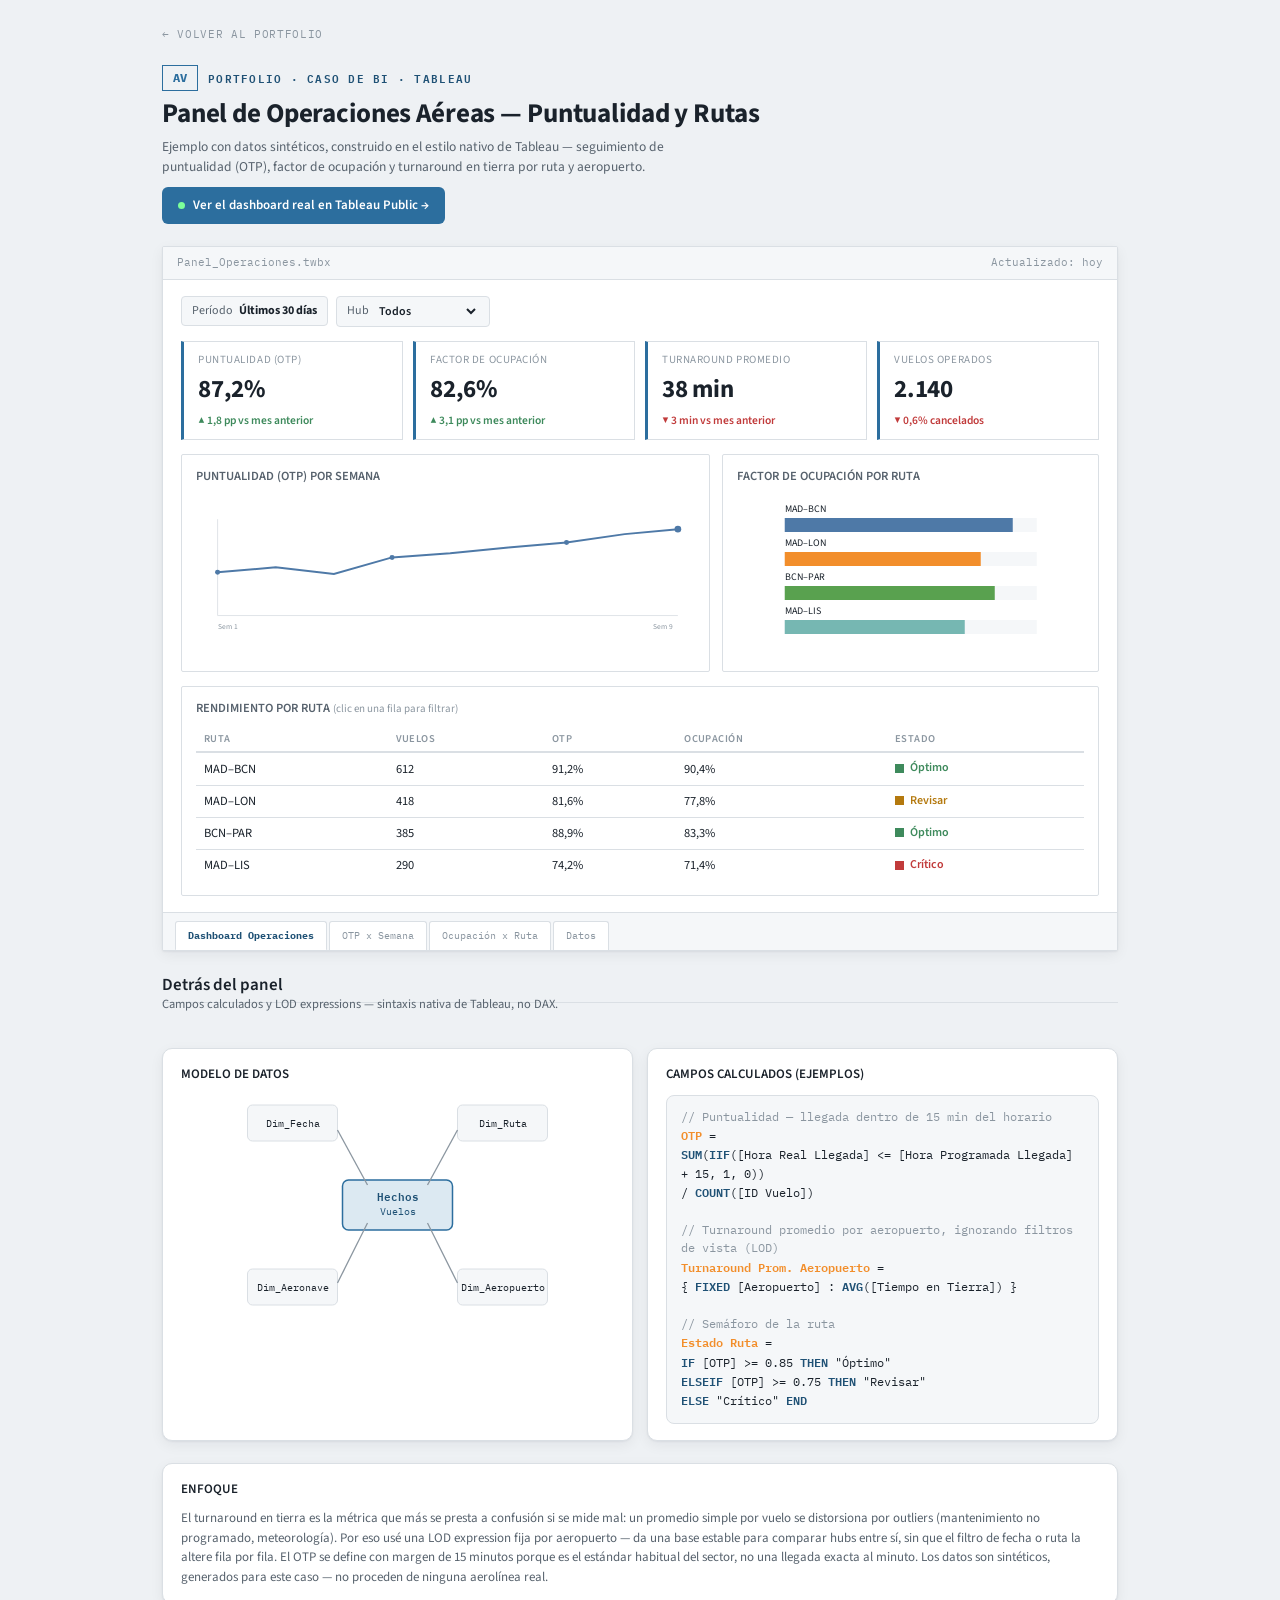
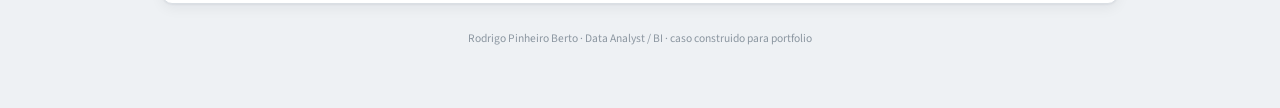
==== cases/aerolinea-tableau.html @ badbe1bb "Add live Tableau Public link to the airline operations case Links the real, published Tableau Public" ====
<!doctype html>
<html lang="es">
<head>
<meta charset="utf-8">
<meta name="viewport" content="width=device-width, initial-scale=1">
<title>Panel de Operaciones Aéreas — Puntualidad y Rutas · Rodrigo Pinheiro Berto</title>
<link rel="stylesheet" href="https://fonts.googleapis.com/css2?family=Source+Sans+3:wght@400;500;600;700&family=IBM+Plex+Mono:wght@400;500;600&display=swap">
<style>
  :root{
    --bg:#EEF1F4; --surface:#FFFFFF; --surface-2:#F5F7F9;
    --ink:#1A222B; --ink-soft:#57626D; --ink-faint:#8B96A0;
    --accent:#2C6E9E; --accent-ink:#1F5175; --accent-soft:#DCE9F2;
    --line:#DADFE4;
    --t-blue:#4E79A7; --t-orange:#F28E2B; --t-red:#E15759; --t-teal:#76B7B2; --t-green:#59A14F; --t-yellow:#EDC948;
    --good:#3E8A5C; --warn:#B4790E; --bad:#C13B3B;
    --shadow: 0 1px 2px rgba(20,25,30,.05), 0 4px 14px rgba(20,25,30,.06);
  }
  @media (prefers-color-scheme: dark){
    :root:not([data-theme="light"]){
      --bg:#12161C; --surface:#1A1F26; --surface-2:#20262D;
      --ink:#E7EBEF; --ink-soft:#A2ACB6; --ink-faint:#6B747E;
      --accent:#6FA8D6; --accent-ink:#9BC5E6; --accent-soft:#1E3245;
      --line:#2C333B;
      --good:#5FBE82; --warn:#E0A93E; --bad:#E2726B;
      --shadow: 0 1px 2px rgba(0,0,0,.35), 0 8px 24px rgba(0,0,0,.4);
    }
  }
  :root[data-theme="dark"]{
    --bg:#12161C; --surface:#1A1F26; --surface-2:#20262D;
    --ink:#E7EBEF; --ink-soft:#A2ACB6; --ink-faint:#6B747E;
    --accent:#6FA8D6; --accent-ink:#9BC5E6; --accent-soft:#1E3245;
    --line:#2C333B;
    --good:#5FBE82; --warn:#E0A93E; --bad:#E2726B;
    --shadow: 0 1px 2px rgba(0,0,0,.35), 0 8px 24px rgba(0,0,0,.4);
  }
  *{box-sizing:border-box;}
  body{ margin:0; background:var(--bg); color:var(--ink); font-family:"Source Sans 3", "Segoe UI", ui-sans-serif, sans-serif; line-height:1.5; }
  .page{ max-width:1000px; margin:0 auto; padding:26px 22px 60px; display:flex; flex-direction:column; gap:22px; }
  h1,h2,h3{ font-family:"Source Sans 3", "Segoe UI", sans-serif; font-weight:700; margin:0; text-wrap:balance; }

  .back{ font-family:"IBM Plex Mono", ui-monospace, monospace; font-size:11px; letter-spacing:.06em; text-transform:uppercase; color:var(--ink-faint); text-decoration:none; }
  .back:hover{ color:var(--accent-ink); }

  .masthead{ display:flex; flex-direction:column; gap:3px; }
  .mast-top{ display:flex; align-items:center; gap:10px; }
  .ticker{ font-family:"IBM Plex Mono", monospace; font-weight:700; font-size:11.5px; color:var(--accent); border:1px solid var(--accent); width:36px; height:26px; display:flex; align-items:center; justify-content:center; flex:none; }
  .kicker{ font-family:"IBM Plex Mono", ui-monospace, monospace; font-size:10.5px; letter-spacing:.12em; text-transform:uppercase; color:var(--accent-ink); font-weight:600; }
  .masthead h1{ font-family:"Source Sans 3", "Segoe UI", sans-serif; font-size:27px; font-weight:700; letter-spacing:-.005em; }
  .masthead p{ margin:0; color:var(--ink-soft); font-size:13.5px; max-width:72ch; }
  .live-link{ display:inline-flex; align-items:center; gap:8px; margin-top:6px; background:var(--accent); color:#fff; text-decoration:none; font-size:13px; font-weight:600; padding:9px 16px; border-radius:6px; align-self:flex-start; width:fit-content; }
  .live-link:hover{ background:var(--accent-ink); }
  .live-link .dot{ width:7px; height:7px; border-radius:50%; background:#7CFF9A; flex:none; }

  .workbook{ background:var(--surface); border:1px solid var(--line); border-radius:2px; overflow:hidden; box-shadow:var(--shadow); }
  .wb-toolbar{ background:var(--surface-2); border-bottom:1px solid var(--line); padding:8px 14px; display:flex; align-items:center; justify-content:space-between; font-family:"IBM Plex Mono", monospace; font-size:10.5px; color:var(--ink-faint); }
  .wb-body{ padding:16px 18px; display:flex; flex-direction:column; gap:14px; }

  .kpi-row{ display:grid; grid-template-columns:repeat(4,1fr); gap:10px; }
  .kpi{ border:1px solid var(--line); border-left:3px solid var(--accent); padding:10px 14px; background:var(--surface); }
  .kpi .label{ font-size:11px; color:var(--ink-faint); text-transform:uppercase; letter-spacing:.05em; }
  .kpi .value{ font-size:25px; font-weight:700; margin-top:3px; font-variant-numeric:tabular-nums; letter-spacing:-.01em; }
  .kpi .delta{ font-size:11.5px; margin-top:3px; font-weight:600; }
  .kpi .delta.up{ color:var(--good); } .kpi .delta.down{ color:var(--bad); }

  .filters{ display:flex; gap:8px; flex-wrap:wrap; align-items:center; }
  .filter-pill{ display:inline-flex; align-items:center; gap:6px; background:var(--surface-2); border:1px solid var(--line); border-radius:4px; padding:5px 10px; font-size:12px; color:var(--ink-soft); }
  .filter-pill select{ border:none; background:transparent; font:inherit; font-weight:600; color:var(--ink); cursor:pointer; }

  .charts-row{ display:grid; grid-template-columns:1.4fr 1fr; gap:12px; }
  .chart-card{ border:1px solid var(--line); border-radius:2px; padding:12px 14px 10px; background:var(--surface); }
  .chart-card h3{ font-size:12.5px; font-weight:600; color:var(--ink-soft); margin-bottom:8px; }

  .table-card{ border:1px solid var(--line); border-radius:2px; padding:12px 14px 14px; background:var(--surface); }
  .table-card h3{ font-size:12.5px; font-weight:600; color:var(--ink-soft); margin-bottom:8px; }
  table{ width:100%; border-collapse:collapse; font-size:12.5px; }
  th{ text-align:left; font-size:10.5px; text-transform:uppercase; letter-spacing:.04em; color:var(--ink-faint); font-weight:600; border-bottom:2px solid var(--line); padding:5px 8px; }
  td{ padding:6px 8px; border-bottom:1px solid var(--line); font-variant-numeric:tabular-nums; }
  tr:last-child td{ border-bottom:none; }
  tr[data-route]:hover{ background:var(--surface-2); cursor:pointer; }
  tr[data-route].selected{ background:var(--accent-soft); }
  tr[data-route].selected td:first-child{ font-weight:700; color:var(--accent-ink); }
  .status{ display:inline-flex; align-items:center; gap:6px; font-size:12px; font-weight:600; }
  .status::before{ content:""; width:9px; height:9px; flex:none; }
  .status.ok{ color:var(--good); } .status.ok::before{ background:var(--good); }
  .status.warn{ color:var(--warn); } .status.warn::before{ background:var(--warn); }
  .status.bad{ color:var(--bad); } .status.bad::before{ background:var(--bad); }

  .sheet-tabs{ display:flex; gap:2px; padding:8px 12px 0; background:var(--surface-2); border-top:1px solid var(--line); }
  .sheet-tabs span{ font-family:"IBM Plex Mono", monospace; font-size:10px; padding:6px 12px; background:var(--surface); border:1px solid var(--line); border-bottom:none; border-radius:3px 3px 0 0; color:var(--ink-faint); }
  .sheet-tabs span.active{ color:var(--accent-ink); font-weight:700; border-bottom:2px solid var(--surface); margin-bottom:-1px; }

  .section-head{ display:flex; align-items:baseline; gap:10px; border-bottom:1px solid var(--line); padding-bottom:3px; }
  .section-head h2{ font-size:17px; font-weight:600; }
  .section-note{ font-size:12.5px; color:var(--ink-soft); margin-top:-8px; }

  .behind-grid{ display:grid; grid-template-columns:1fr 1fr; gap:14px; }
  .card{ background:var(--surface); border:1px solid var(--line); border-radius:10px; box-shadow:var(--shadow); padding:16px 18px; }
  .card h3{ font-size:13px; font-weight:600; margin-bottom:10px; color:var(--ink); }
  .calc-block{ font-family:"IBM Plex Mono", ui-monospace, monospace; font-size:11.5px; background:var(--surface-2); border:1px solid var(--line); border-radius:8px; padding:12px 14px; white-space:pre-wrap; color:var(--ink); line-height:1.6; }
  .calc-block .kw{ color:var(--accent-ink); font-weight:600; }
  .calc-block .cm{ color:var(--ink-faint); }
  .calc-block .name{ color:var(--t-orange); font-weight:600; }

  footer{ text-align:center; font-size:11.5px; color:var(--ink-faint); padding-top:4px; }

  @media (max-width:680px){
    .kpi-row{ grid-template-columns:1fr 1fr; }
    .charts-row{ grid-template-columns:1fr; }
    .behind-grid{ grid-template-columns:1fr; }
  }
</style>
</head>
<body>
<div class="page">

  <a class="back" href="../index.html">← Volver al portfolio</a>

  <div class="masthead">
    <div class="mast-top">
      <span class="ticker">AV</span>
      <span class="kicker">Portfolio · Caso de BI · Tableau</span>
    </div>
    <h1>Panel de Operaciones Aéreas — Puntualidad y Rutas</h1>
    <p>Ejemplo con datos sintéticos, construido en el estilo nativo de Tableau — seguimiento de puntualidad (OTP), factor de ocupación y turnaround en tierra por ruta y aeropuerto.</p>
    <a class="live-link" href="https://public.tableau.com/app/profile/rodrigo.berto/viz/Panel-Operaciones/Painel1" target="_blank" rel="noopener">
      <span class="dot"></span> Ver el dashboard real en Tableau Public →
    </a>
  </div>

  <div class="workbook">
    <div class="wb-toolbar">
      <span>Panel_Operaciones.twbx</span>
      <span>Actualizado: hoy</span>
    </div>
    <div class="wb-body">

      <div class="filters">
        <span class="filter-pill">Período <b style="color:var(--ink)">Últimos 30 días</b></span>
        <label class="filter-pill">Hub
          <select id="hub-select">
            <option value="todas">Todos</option>
            <option value="mad">Madrid (MAD)</option>
            <option value="bcn">Barcelona (BCN)</option>
          </select>
        </label>
      </div>

      <div class="kpi-row">
        <div class="kpi"><div class="label">Puntualidad (OTP)</div><div class="value" id="kpi-otp">87,2%</div><div class="delta up" id="kpi-otp-delta">▲ 1,8 pp vs mes anterior</div></div>
        <div class="kpi"><div class="label">Factor de Ocupación</div><div class="value" id="kpi-load">82,6%</div><div class="delta up" id="kpi-load-delta">▲ 3,1 pp vs mes anterior</div></div>
        <div class="kpi"><div class="label">Turnaround Promedio</div><div class="value" id="kpi-turn">38 min</div><div class="delta down" id="kpi-turn-delta">▼ 3 min vs mes anterior</div></div>
        <div class="kpi"><div class="label">Vuelos Operados</div><div class="value" id="kpi-vuelos">2.140</div><div class="delta down" id="kpi-vuelos-delta">▼ 0,6% cancelados</div></div>
      </div>

      <div class="charts-row">
        <div class="chart-card">
          <h3>PUNTUALIDAD (OTP) POR SEMANA</h3>
          <svg viewBox="0 0 600 160" width="100%" height="160">
            <line x1="26" y1="14" x2="26" y2="130" stroke="var(--line)" stroke-width="1"/>
            <line x1="26" y1="130" x2="580" y2="130" stroke="var(--line)" stroke-width="1"/>
            <polyline points="26,78 96,72 166,80 236,60 306,55 376,48 446,42 516,32 580,26" fill="none" stroke="var(--t-blue)" stroke-width="2.4"/>
            <g><circle cx="26" cy="78" r="7" fill="transparent"/><circle cx="26" cy="78" r="3" fill="var(--t-blue)"/><title>Sem 1 — 82,4%</title></g>
            <g><circle cx="236" cy="60" r="7" fill="transparent"/><circle cx="236" cy="60" r="3" fill="var(--t-blue)"/><title>Sem 4 — 85,1%</title></g>
            <g><circle cx="446" cy="42" r="7" fill="transparent"/><circle cx="446" cy="42" r="3" fill="var(--t-blue)"/><title>Sem 7 — 86,8%</title></g>
            <g><circle cx="580" cy="26" r="7" fill="transparent"/><circle cx="580" cy="26" r="4" fill="var(--t-blue)"/><title>Sem 9 — 87,2% (último dato)</title></g>
            <text x="26" y="146" font-size="9" fill="var(--ink-faint)">Sem 1</text>
            <text x="550" y="146" font-size="9" fill="var(--ink-faint)">Sem 9</text>
          </svg>
        </div>
        <div class="chart-card">
          <h3>FACTOR DE OCUPACIÓN POR RUTA</h3>
          <svg viewBox="0 0 260 160" width="100%" height="160">
            <text x="4" y="18" font-size="10" fill="var(--ink)">MAD–BCN</text>
            <rect x="4" y="24" width="252" height="14" fill="var(--surface-2)"/>
            <rect x="4" y="24" width="228" height="14" fill="var(--t-blue)"><title>MAD–BCN — 90,4%</title></rect>
            <text x="4" y="52" font-size="10" fill="var(--ink)">MAD–LON</text>
            <rect x="4" y="58" width="252" height="14" fill="var(--surface-2)"/>
            <rect x="4" y="58" width="196" height="14" fill="var(--t-orange)"><title>MAD–LON — 77,8%</title></rect>
            <text x="4" y="86" font-size="10" fill="var(--ink)">BCN–PAR</text>
            <rect x="4" y="92" width="252" height="14" fill="var(--surface-2)"/>
            <rect x="4" y="92" width="210" height="14" fill="var(--t-green)"><title>BCN–PAR — 83,3%</title></rect>
            <text x="4" y="120" font-size="10" fill="var(--ink)">MAD–LIS</text>
            <rect x="4" y="126" width="252" height="14" fill="var(--surface-2)"/>
            <rect x="4" y="126" width="180" height="14" fill="var(--t-teal)"><title>MAD–LIS — 71,4%</title></rect>
          </svg>
        </div>
      </div>

      <div class="table-card">
        <h3>RENDIMIENTO POR RUTA <span style="font-weight:400;color:var(--ink-faint);text-transform:none;font-size:11px;">(clic en una fila para filtrar)</span></h3>
        <table id="route-table">
          <thead><tr><th>Ruta</th><th>Vuelos</th><th>OTP</th><th>Ocupación</th><th>Estado</th></tr></thead>
          <tbody>
            <tr data-route="mad-bcn"><td>MAD–BCN</td><td>612</td><td>91,2%</td><td>90,4%</td><td><span class="status ok">Óptimo</span></td></tr>
            <tr data-route="mad-lon"><td>MAD–LON</td><td>418</td><td>81,6%</td><td>77,8%</td><td><span class="status warn">Revisar</span></td></tr>
            <tr data-route="bcn-par"><td>BCN–PAR</td><td>385</td><td>88,9%</td><td>83,3%</td><td><span class="status ok">Óptimo</span></td></tr>
            <tr data-route="mad-lis"><td>MAD–LIS</td><td>290</td><td>74,2%</td><td>71,4%</td><td><span class="status bad">Crítico</span></td></tr>
          </tbody>
        </table>
      </div>

    </div>
    <div class="sheet-tabs">
      <span class="active">Dashboard Operaciones</span>
      <span>OTP x Semana</span>
      <span>Ocupación x Ruta</span>
      <span>Datos</span>
    </div>
  </div>

  <div class="section">
    <div class="section-head"><h2>Detrás del panel</h2></div>
    <p class="section-note">Campos calculados y LOD expressions — sintaxis nativa de Tableau, no DAX.</p>
  </div>

  <div class="behind-grid">

    <div class="card">
      <h3>MODELO DE DATOS</h3>
      <svg viewBox="0 0 320 220" width="100%" height="220">
        <rect x="105" y="85" width="110" height="50" rx="6" fill="var(--accent-soft)" stroke="var(--accent)" stroke-width="1.5"/>
        <text x="160" y="106" font-size="10.5" font-weight="600" text-anchor="middle" fill="var(--accent-ink)" font-family="IBM Plex Mono">Hechos</text>
        <text x="160" y="120" font-size="9.5" text-anchor="middle" fill="var(--accent-ink)" font-family="IBM Plex Mono">Vuelos</text>

        <rect x="10" y="10" width="90" height="36" rx="5" fill="var(--surface-2)" stroke="var(--line)"/>
        <text x="55" y="32" font-size="9.5" text-anchor="middle" fill="var(--ink)" font-family="IBM Plex Mono">Dim_Fecha</text>

        <rect x="220" y="10" width="90" height="36" rx="5" fill="var(--surface-2)" stroke="var(--line)"/>
        <text x="265" y="32" font-size="9.5" text-anchor="middle" fill="var(--ink)" font-family="IBM Plex Mono">Dim_Ruta</text>

        <rect x="10" y="174" width="90" height="36" rx="5" fill="var(--surface-2)" stroke="var(--line)"/>
        <text x="55" y="196" font-size="9.5" text-anchor="middle" fill="var(--ink)" font-family="IBM Plex Mono">Dim_Aeronave</text>

        <rect x="220" y="174" width="90" height="36" rx="5" fill="var(--surface-2)" stroke="var(--line)"/>
        <text x="265" y="196" font-size="9.5" text-anchor="middle" fill="var(--ink)" font-family="IBM Plex Mono">Dim_Aeropuerto</text>

        <line x1="100" y1="35" x2="130" y2="90" stroke="var(--ink-faint)" stroke-width="1.3"/>
        <line x1="220" y1="35" x2="190" y2="90" stroke="var(--ink-faint)" stroke-width="1.3"/>
        <line x1="100" y1="188" x2="130" y2="128" stroke="var(--ink-faint)" stroke-width="1.3"/>
        <line x1="220" y1="188" x2="190" y2="128" stroke="var(--ink-faint)" stroke-width="1.3"/>
      </svg>
    </div>

    <div class="card">
      <h3>CAMPOS CALCULADOS (EJEMPLOS)</h3>
      <div class="calc-block"><span class="cm">// Puntualidad — llegada dentro de 15 min del horario</span>
<span class="name">OTP</span> =
<span class="kw">SUM</span>(<span class="kw">IIF</span>([Hora Real Llegada] &lt;= [Hora Programada Llegada] + 15, 1, 0))
/ <span class="kw">COUNT</span>([ID Vuelo])

<span class="cm">// Turnaround promedio por aeropuerto, ignorando filtros de vista (LOD)</span>
<span class="name">Turnaround Prom. Aeropuerto</span> =
&#123; <span class="kw">FIXED</span> [Aeropuerto] : <span class="kw">AVG</span>([Tiempo en Tierra]) &#125;

<span class="cm">// Semáforo de la ruta</span>
<span class="name">Estado Ruta</span> =
<span class="kw">IF</span> [OTP] &gt;= 0.85 <span class="kw">THEN</span> "Óptimo"
<span class="kw">ELSEIF</span> [OTP] &gt;= 0.75 <span class="kw">THEN</span> "Revisar"
<span class="kw">ELSE</span> "Crítico" <span class="kw">END</span></div>
    </div>

  </div>

  <div class="card">
    <h3>ENFOQUE</h3>
    <p style="font-size:13px; color:var(--ink-soft); margin:0;">El turnaround en tierra es la métrica que más se presta a confusión si se mide mal: un promedio simple por vuelo se distorsiona por outliers (mantenimiento no programado, meteorología). Por eso usé una LOD expression fija por aeropuerto — da una base estable para comparar hubs entre sí, sin que el filtro de fecha o ruta la altere fila por fila. El OTP se define con margen de 15 minutos porque es el estándar habitual del sector, no una llegada exacta al minuto. Los datos son sintéticos, generados para este caso — no proceden de ninguna aerolínea real.</p>
  </div>

  <footer>Rodrigo Pinheiro Berto · Data Analyst / BI · caso construido para portfolio</footer>

</div>

<script>
  const ROUTE_DATA = {
    todas: { otp: "87,2%", load: "82,6%" },
    "mad-bcn": { otp: "91,2%", load: "90,4%" },
    "mad-lon": { otp: "81,6%", load: "77,8%" },
    "bcn-par": { otp: "88,9%", load: "83,3%" },
    "mad-lis": { otp: "74,2%", load: "71,4%" },
  };
  const rows = document.querySelectorAll("#route-table tr[data-route]");
  function applyRoute(key) {
    const d = ROUTE_DATA[key] || ROUTE_DATA.todas;
    document.getElementById("kpi-otp").textContent = d.otp;
    document.getElementById("kpi-load").textContent = d.load;
    rows.forEach(r => r.classList.toggle("selected", r.dataset.route === key));
  }
  rows.forEach(r => r.addEventListener("click", () => {
    const isSame = r.classList.contains("selected");
    applyRoute(isSame ? "todas" : r.dataset.route);
  }));
</script>
</body>
</html>
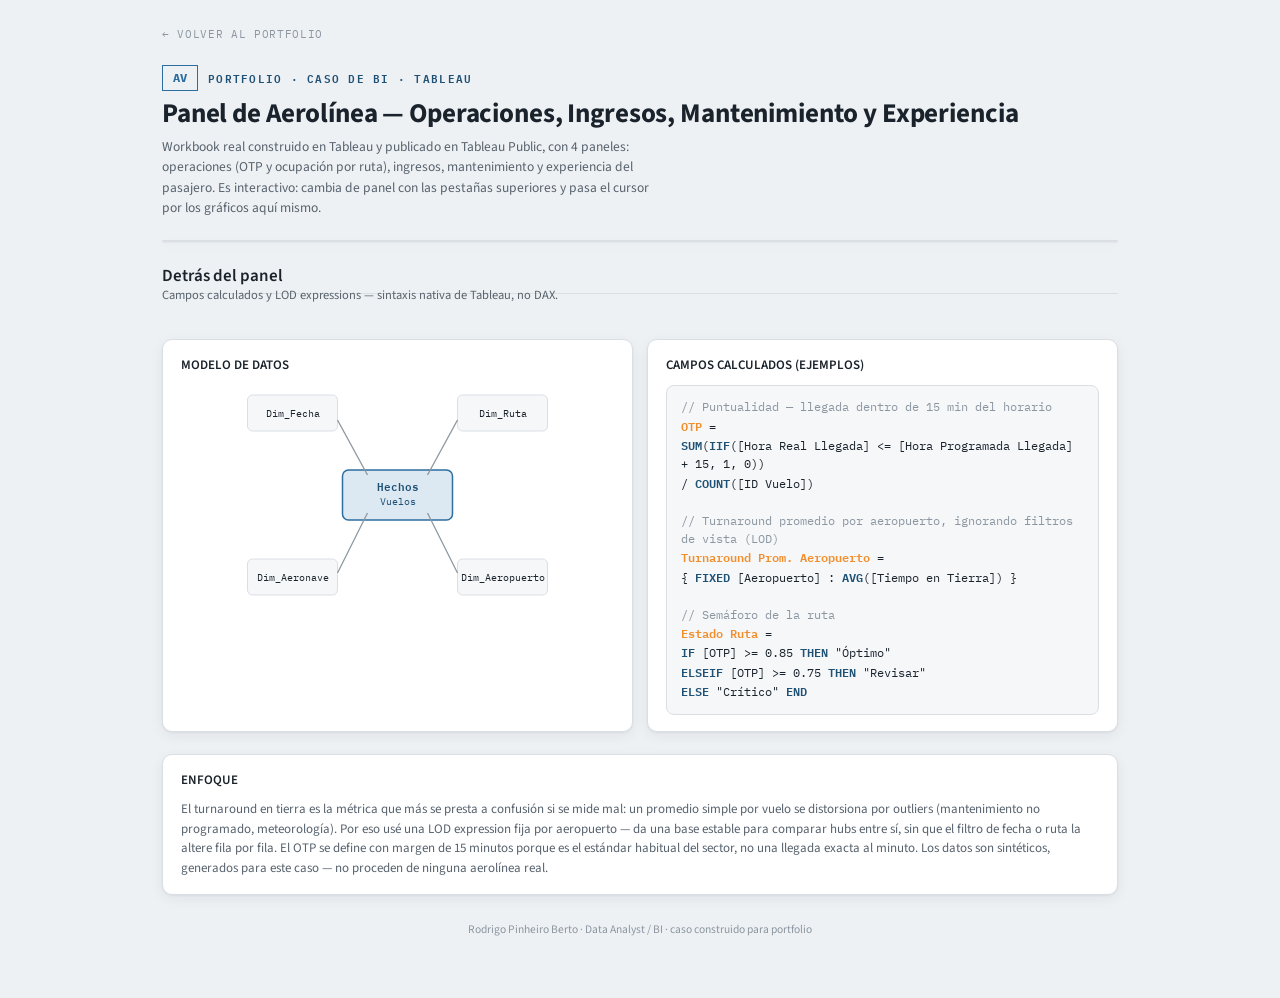
==== commit 7fa59c9f: "Embed real Tableau Public workbook in airline case Replace the HTML mockup with the live Panel-Opera" ====
--- a/cases/aerolinea-tableau.html
+++ b/cases/aerolinea-tableau.html
@@ -3,7 +3,7 @@
 <head>
 <meta charset="utf-8">
 <meta name="viewport" content="width=device-width, initial-scale=1">
-<title>Panel de Operaciones Aéreas — Puntualidad y Rutas · Rodrigo Pinheiro Berto</title>
+<title>Panel de Aerolínea · Rodrigo Pinheiro Berto</title>
 <link rel="stylesheet" href="https://fonts.googleapis.com/css2?family=Source+Sans+3:wght@400;500;600;700&family=IBM+Plex+Mono:wght@400;500;600&display=swap">
 <style>
   :root{
@@ -101,6 +101,9 @@
   .calc-block .cm{ color:var(--ink-faint); }
   .calc-block .name{ color:var(--t-orange); font-weight:600; }
 
+  .viz-frame{ padding:0; background:#fff; }
+  .viz-frame tableau-viz{ display:block; width:100%; }
+
   footer{ text-align:center; font-size:11.5px; color:var(--ink-faint); padding-top:4px; }
 
   @media (max-width:680px){
@@ -109,6 +112,7 @@
     .behind-grid{ grid-template-columns:1fr; }
   }
 </style>
+<script type="module" src="https://public.tableau.com/javascripts/api/tableau.embedding.3.latest.min.js"></script>
 </head>
 <body>
 <div class="page">
@@ -120,92 +124,15 @@
       <span class="ticker">AV</span>
       <span class="kicker">Portfolio · Caso de BI · Tableau</span>
     </div>
-    <h1>Panel de Operaciones Aéreas — Puntualidad y Rutas</h1>
-    <p>Ejemplo con datos sintéticos, construido en el estilo nativo de Tableau — seguimiento de puntualidad (OTP), factor de ocupación y turnaround en tierra por ruta y aeropuerto.</p>
-    <a class="live-link" href="https://public.tableau.com/app/profile/rodrigo.berto/viz/Panel-Operaciones/Painel1" target="_blank" rel="noopener">
-      <span class="dot"></span> Ver el dashboard real en Tableau Public →
-    </a>
-  </div>
-
-  <div class="workbook">
-    <div class="wb-toolbar">
-      <span>Panel_Operaciones.twbx</span>
-      <span>Actualizado: hoy</span>
-    </div>
-    <div class="wb-body">
-
-      <div class="filters">
-        <span class="filter-pill">Período <b style="color:var(--ink)">Últimos 30 días</b></span>
-        <label class="filter-pill">Hub
-          <select id="hub-select">
-            <option value="todas">Todos</option>
-            <option value="mad">Madrid (MAD)</option>
-            <option value="bcn">Barcelona (BCN)</option>
-          </select>
-        </label>
-      </div>
-
-      <div class="kpi-row">
-        <div class="kpi"><div class="label">Puntualidad (OTP)</div><div class="value" id="kpi-otp">87,2%</div><div class="delta up" id="kpi-otp-delta">▲ 1,8 pp vs mes anterior</div></div>
-        <div class="kpi"><div class="label">Factor de Ocupación</div><div class="value" id="kpi-load">82,6%</div><div class="delta up" id="kpi-load-delta">▲ 3,1 pp vs mes anterior</div></div>
-        <div class="kpi"><div class="label">Turnaround Promedio</div><div class="value" id="kpi-turn">38 min</div><div class="delta down" id="kpi-turn-delta">▼ 3 min vs mes anterior</div></div>
-        <div class="kpi"><div class="label">Vuelos Operados</div><div class="value" id="kpi-vuelos">2.140</div><div class="delta down" id="kpi-vuelos-delta">▼ 0,6% cancelados</div></div>
-      </div>
-
-      <div class="charts-row">
-        <div class="chart-card">
-          <h3>PUNTUALIDAD (OTP) POR SEMANA</h3>
-          <svg viewBox="0 0 600 160" width="100%" height="160">
-            <line x1="26" y1="14" x2="26" y2="130" stroke="var(--line)" stroke-width="1"/>
-            <line x1="26" y1="130" x2="580" y2="130" stroke="var(--line)" stroke-width="1"/>
-            <polyline points="26,78 96,72 166,80 236,60 306,55 376,48 446,42 516,32 580,26" fill="none" stroke="var(--t-blue)" stroke-width="2.4"/>
-            <g><circle cx="26" cy="78" r="7" fill="transparent"/><circle cx="26" cy="78" r="3" fill="var(--t-blue)"/><title>Sem 1 — 82,4%</title></g>
-            <g><circle cx="236" cy="60" r="7" fill="transparent"/><circle cx="236" cy="60" r="3" fill="var(--t-blue)"/><title>Sem 4 — 85,1%</title></g>
-            <g><circle cx="446" cy="42" r="7" fill="transparent"/><circle cx="446" cy="42" r="3" fill="var(--t-blue)"/><title>Sem 7 — 86,8%</title></g>
-            <g><circle cx="580" cy="26" r="7" fill="transparent"/><circle cx="580" cy="26" r="4" fill="var(--t-blue)"/><title>Sem 9 — 87,2% (último dato)</title></g>
-            <text x="26" y="146" font-size="9" fill="var(--ink-faint)">Sem 1</text>
-            <text x="550" y="146" font-size="9" fill="var(--ink-faint)">Sem 9</text>
-          </svg>
-        </div>
-        <div class="chart-card">
-          <h3>FACTOR DE OCUPACIÓN POR RUTA</h3>
-          <svg viewBox="0 0 260 160" width="100%" height="160">
-            <text x="4" y="18" font-size="10" fill="var(--ink)">MAD–BCN</text>
-            <rect x="4" y="24" width="252" height="14" fill="var(--surface-2)"/>
-            <rect x="4" y="24" width="228" height="14" fill="var(--t-blue)"><title>MAD–BCN — 90,4%</title></rect>
-            <text x="4" y="52" font-size="10" fill="var(--ink)">MAD–LON</text>
-            <rect x="4" y="58" width="252" height="14" fill="var(--surface-2)"/>
-            <rect x="4" y="58" width="196" height="14" fill="var(--t-orange)"><title>MAD–LON — 77,8%</title></rect>
-            <text x="4" y="86" font-size="10" fill="var(--ink)">BCN–PAR</text>
-            <rect x="4" y="92" width="252" height="14" fill="var(--surface-2)"/>
-            <rect x="4" y="92" width="210" height="14" fill="var(--t-green)"><title>BCN–PAR — 83,3%</title></rect>
-            <text x="4" y="120" font-size="10" fill="var(--ink)">MAD–LIS</text>
-            <rect x="4" y="126" width="252" height="14" fill="var(--surface-2)"/>
-            <rect x="4" y="126" width="180" height="14" fill="var(--t-teal)"><title>MAD–LIS — 71,4%</title></rect>
-          </svg>
-        </div>
-      </div>
-
-      <div class="table-card">
-        <h3>RENDIMIENTO POR RUTA <span style="font-weight:400;color:var(--ink-faint);text-transform:none;font-size:11px;">(clic en una fila para filtrar)</span></h3>
-        <table id="route-table">
-          <thead><tr><th>Ruta</th><th>Vuelos</th><th>OTP</th><th>Ocupación</th><th>Estado</th></tr></thead>
-          <tbody>
-            <tr data-route="mad-bcn"><td>MAD–BCN</td><td>612</td><td>91,2%</td><td>90,4%</td><td><span class="status ok">Óptimo</span></td></tr>
-            <tr data-route="mad-lon"><td>MAD–LON</td><td>418</td><td>81,6%</td><td>77,8%</td><td><span class="status warn">Revisar</span></td></tr>
-            <tr data-route="bcn-par"><td>BCN–PAR</td><td>385</td><td>88,9%</td><td>83,3%</td><td><span class="status ok">Óptimo</span></td></tr>
-            <tr data-route="mad-lis"><td>MAD–LIS</td><td>290</td><td>74,2%</td><td>71,4%</td><td><span class="status bad">Crítico</span></td></tr>
-          </tbody>
-        </table>
-      </div>
-
-    </div>
-    <div class="sheet-tabs">
-      <span class="active">Dashboard Operaciones</span>
-      <span>OTP x Semana</span>
-      <span>Ocupación x Ruta</span>
-      <span>Datos</span>
-    </div>
+    <h1>Panel de Aerolínea — Operaciones, Ingresos, Mantenimiento y Experiencia</h1>
+    <p>Workbook real construido en Tableau y publicado en Tableau Public, con 4 paneles: operaciones (OTP y ocupación por ruta), ingresos, mantenimiento y experiencia del pasajero. Es interactivo: cambia de panel con las pestañas superiores y pasa el cursor por los gráficos aquí mismo.</p>
+  </div>
+
+  <div class="workbook viz-frame">
+    <tableau-viz id="tableau-viz"
+      src="https://public.tableau.com/views/Panel-Operaciones-v22/PanelOperaciones"
+      toolbar="bottom" width="100%" height="900">
+    </tableau-viz>
   </div>
 
   <div class="section">
@@ -270,25 +197,5 @@
 
 </div>
 
-<script>
-  const ROUTE_DATA = {
-    todas: { otp: "87,2%", load: "82,6%" },
-    "mad-bcn": { otp: "91,2%", load: "90,4%" },
-    "mad-lon": { otp: "81,6%", load: "77,8%" },
-    "bcn-par": { otp: "88,9%", load: "83,3%" },
-    "mad-lis": { otp: "74,2%", load: "71,4%" },
-  };
-  const rows = document.querySelectorAll("#route-table tr[data-route]");
-  function applyRoute(key) {
-    const d = ROUTE_DATA[key] || ROUTE_DATA.todas;
-    document.getElementById("kpi-otp").textContent = d.otp;
-    document.getElementById("kpi-load").textContent = d.load;
-    rows.forEach(r => r.classList.toggle("selected", r.dataset.route === key));
-  }
-  rows.forEach(r => r.addEventListener("click", () => {
-    const isSame = r.classList.contains("selected");
-    applyRoute(isSame ? "todas" : r.dataset.route);
-  }));
-</script>
 </body>
 </html>
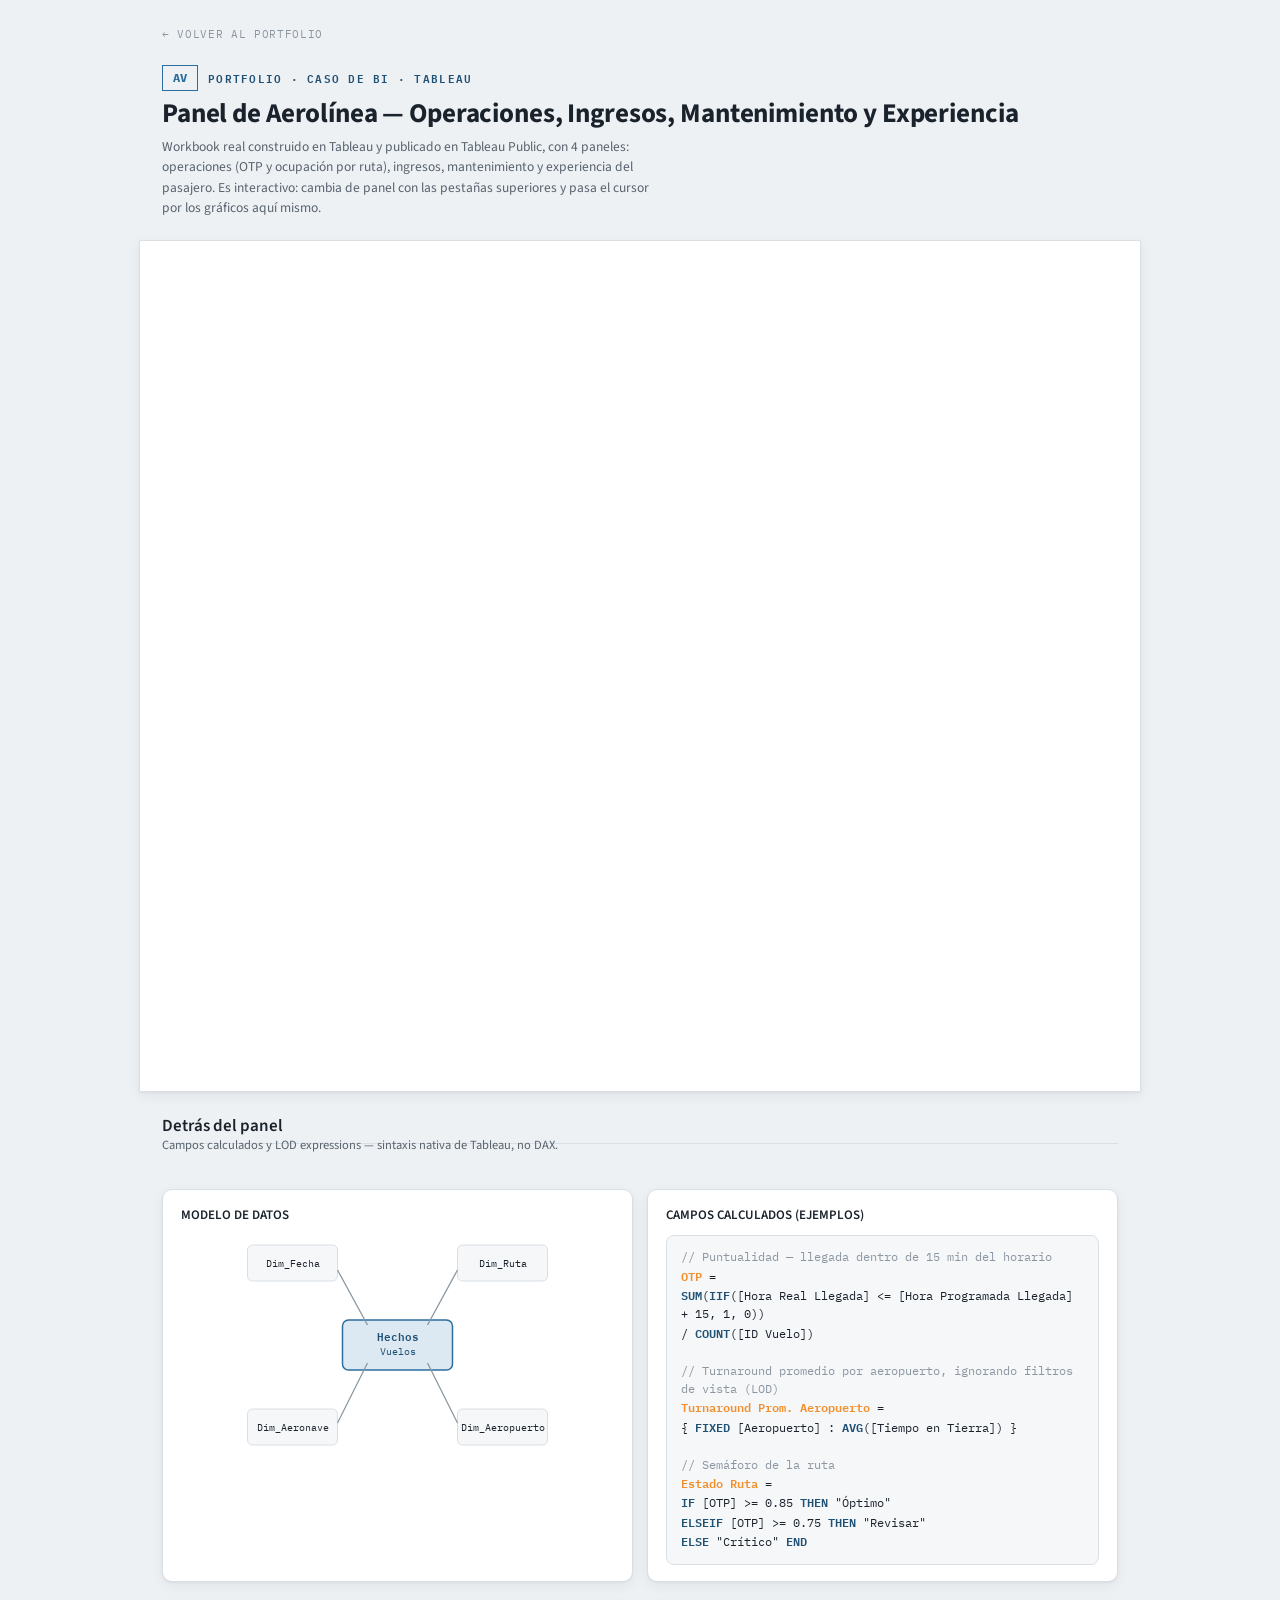
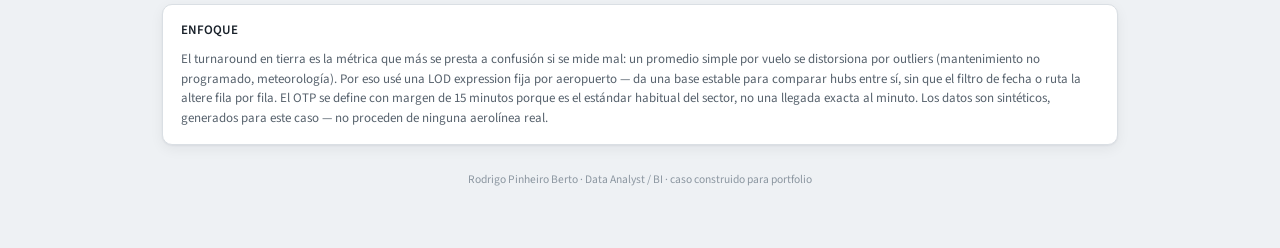
==== commit 27b121ae: "Fit Tableau embed to the dashboard's fixed 1000x800 size The page column (954px) was narrower than t" ====
--- a/cases/aerolinea-tableau.html
+++ b/cases/aerolinea-tableau.html
@@ -101,8 +101,10 @@
   .calc-block .cm{ color:var(--ink-faint); }
   .calc-block .name{ color:var(--t-orange); font-weight:600; }
 
-  .viz-frame{ padding:0; background:#fff; }
-  .viz-frame tableau-viz{ display:block; width:100%; }
+  /* Dashboard publicado a tamaño fijo 1000x800: el marco lo respeta y se escala en pantallas estrechas */
+  .viz-outer{ align-self:center; width:1002px; height:852px; }
+  .viz-frame{ width:1002px; padding:0; background:#fff; transform-origin:top left; }
+  .viz-frame tableau-viz{ display:block; width:1000px; height:850px; }
 
   footer{ text-align:center; font-size:11.5px; color:var(--ink-faint); padding-top:4px; }
 
@@ -128,11 +130,13 @@
     <p>Workbook real construido en Tableau y publicado en Tableau Public, con 4 paneles: operaciones (OTP y ocupación por ruta), ingresos, mantenimiento y experiencia del pasajero. Es interactivo: cambia de panel con las pestañas superiores y pasa el cursor por los gráficos aquí mismo.</p>
   </div>
 
-  <div class="workbook viz-frame">
+  <div class="viz-outer" id="viz-outer">
+  <div class="workbook viz-frame" id="viz-frame">
     <tableau-viz id="tableau-viz"
       src="https://public.tableau.com/views/Panel-Operaciones-v22/PanelOperaciones"
-      toolbar="bottom" width="100%" height="900">
+      toolbar="bottom" width="1000" height="850">
     </tableau-viz>
+  </div>
   </div>
 
   <div class="section">
@@ -197,5 +201,21 @@
 
 </div>
 
+<script>
+  (function(){
+    const W = 1002, H = 852;
+    const outer = document.getElementById("viz-outer");
+    const frame = document.getElementById("viz-frame");
+    function fit(){
+      const avail = document.documentElement.clientWidth - 32;
+      const k = Math.min(1, avail / W);
+      frame.style.transform = k < 1 ? "scale(" + k + ")" : "";
+      outer.style.width = (W * k) + "px";
+      outer.style.height = (H * k) + "px";
+    }
+    fit();
+    window.addEventListener("resize", fit);
+  })();
+</script>
 </body>
 </html>
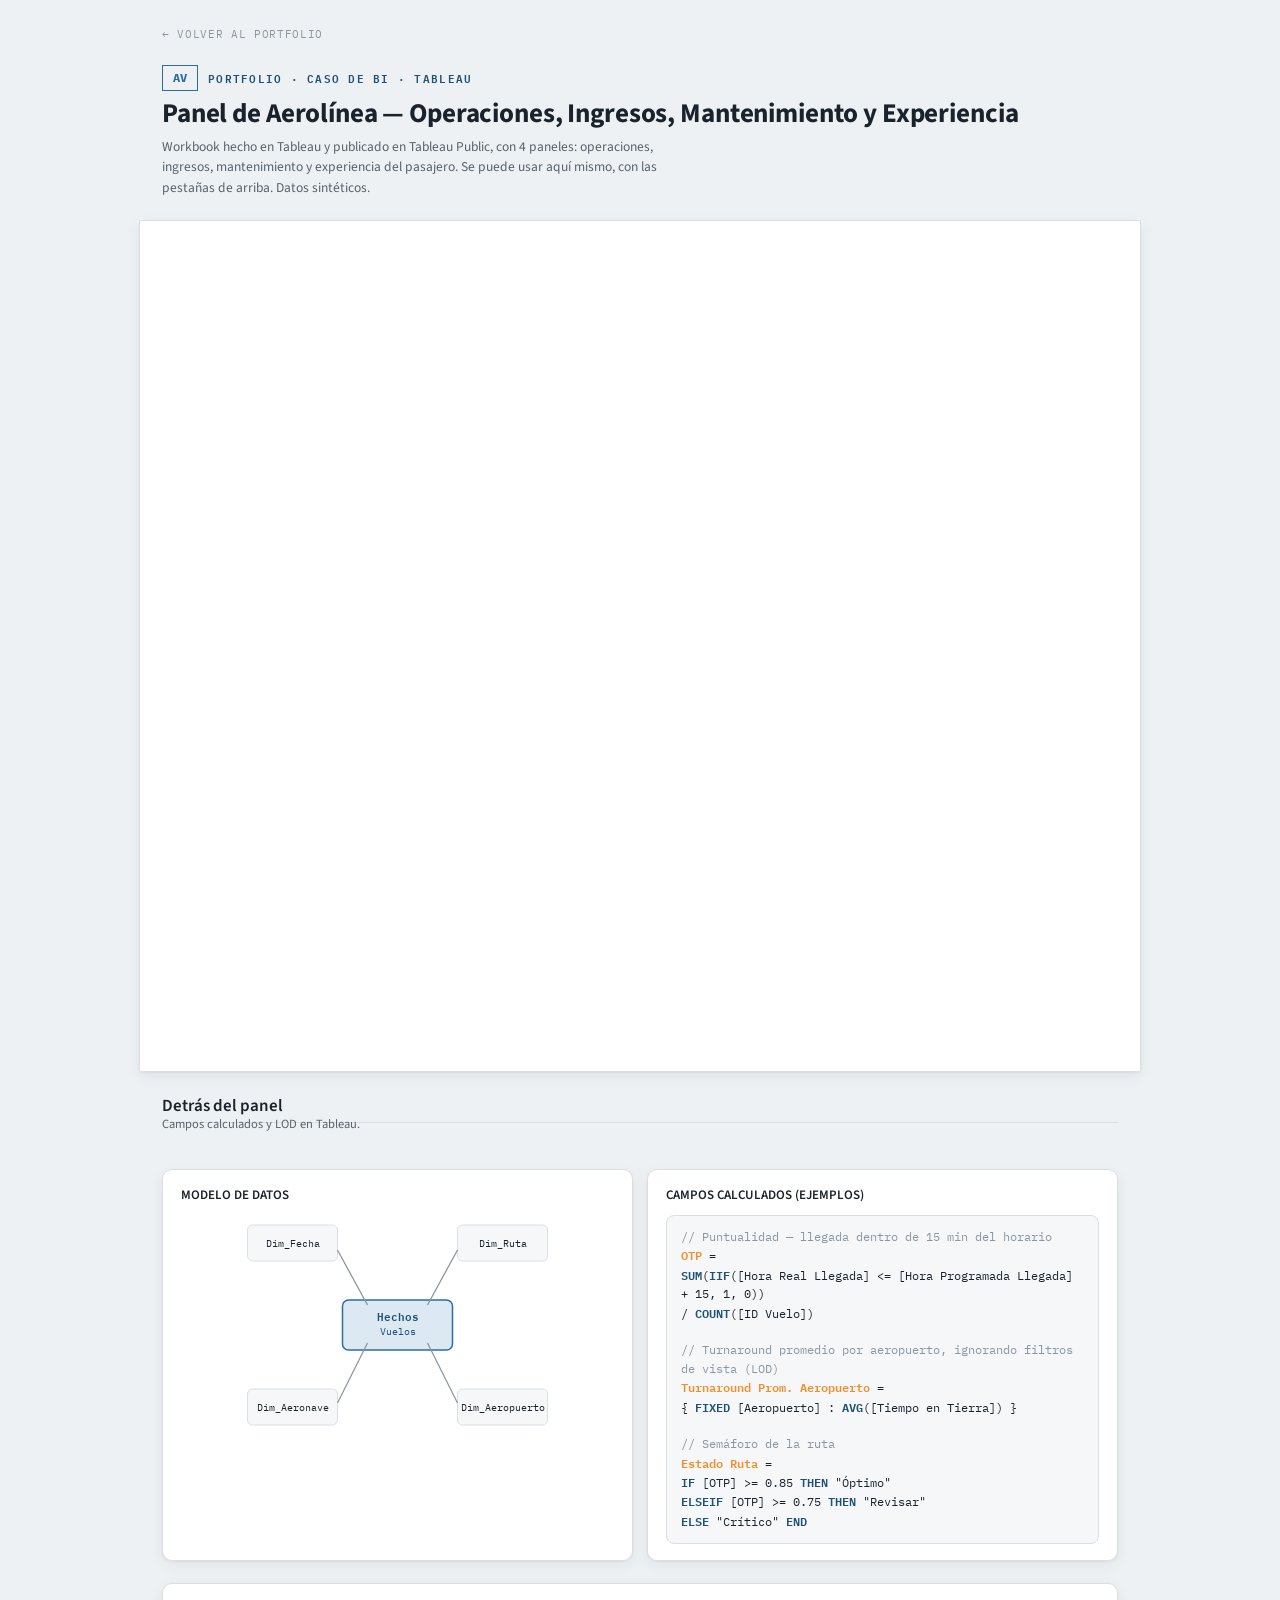
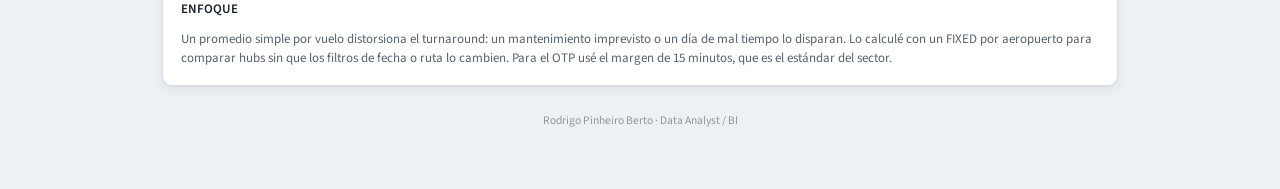
==== commit c7cdf8b2: "Add project portfolio case and rewrite case texts New case: project portfolio dashboard (PostgreSQL " ====
--- a/cases/aerolinea-tableau.html
+++ b/cases/aerolinea-tableau.html
@@ -127,7 +127,7 @@
       <span class="kicker">Portfolio · Caso de BI · Tableau</span>
     </div>
     <h1>Panel de Aerolínea — Operaciones, Ingresos, Mantenimiento y Experiencia</h1>
-    <p>Workbook real construido en Tableau y publicado en Tableau Public, con 4 paneles: operaciones (OTP y ocupación por ruta), ingresos, mantenimiento y experiencia del pasajero. Es interactivo: cambia de panel con las pestañas superiores y pasa el cursor por los gráficos aquí mismo.</p>
+    <p>Workbook hecho en Tableau y publicado en Tableau Public, con 4 paneles: operaciones, ingresos, mantenimiento y experiencia del pasajero. Se puede usar aquí mismo, con las pestañas de arriba. Datos sintéticos.</p>
   </div>
 
   <div class="viz-outer" id="viz-outer">
@@ -141,7 +141,7 @@
 
   <div class="section">
     <div class="section-head"><h2>Detrás del panel</h2></div>
-    <p class="section-note">Campos calculados y LOD expressions — sintaxis nativa de Tableau, no DAX.</p>
+    <p class="section-note">Campos calculados y LOD en Tableau.</p>
   </div>
 
   <div class="behind-grid">
@@ -194,10 +194,10 @@
 
   <div class="card">
     <h3>ENFOQUE</h3>
-    <p style="font-size:13px; color:var(--ink-soft); margin:0;">El turnaround en tierra es la métrica que más se presta a confusión si se mide mal: un promedio simple por vuelo se distorsiona por outliers (mantenimiento no programado, meteorología). Por eso usé una LOD expression fija por aeropuerto — da una base estable para comparar hubs entre sí, sin que el filtro de fecha o ruta la altere fila por fila. El OTP se define con margen de 15 minutos porque es el estándar habitual del sector, no una llegada exacta al minuto. Los datos son sintéticos, generados para este caso — no proceden de ninguna aerolínea real.</p>
-  </div>
-
-  <footer>Rodrigo Pinheiro Berto · Data Analyst / BI · caso construido para portfolio</footer>
+    <p style="font-size:13px; color:var(--ink-soft); margin:0;">Un promedio simple por vuelo distorsiona el turnaround: un mantenimiento imprevisto o un día de mal tiempo lo disparan. Lo calculé con un FIXED por aeropuerto para comparar hubs sin que los filtros de fecha o ruta lo cambien. Para el OTP usé el margen de 15 minutos, que es el estándar del sector.</p>
+  </div>
+
+  <footer>Rodrigo Pinheiro Berto · Data Analyst / BI</footer>
 
 </div>
 
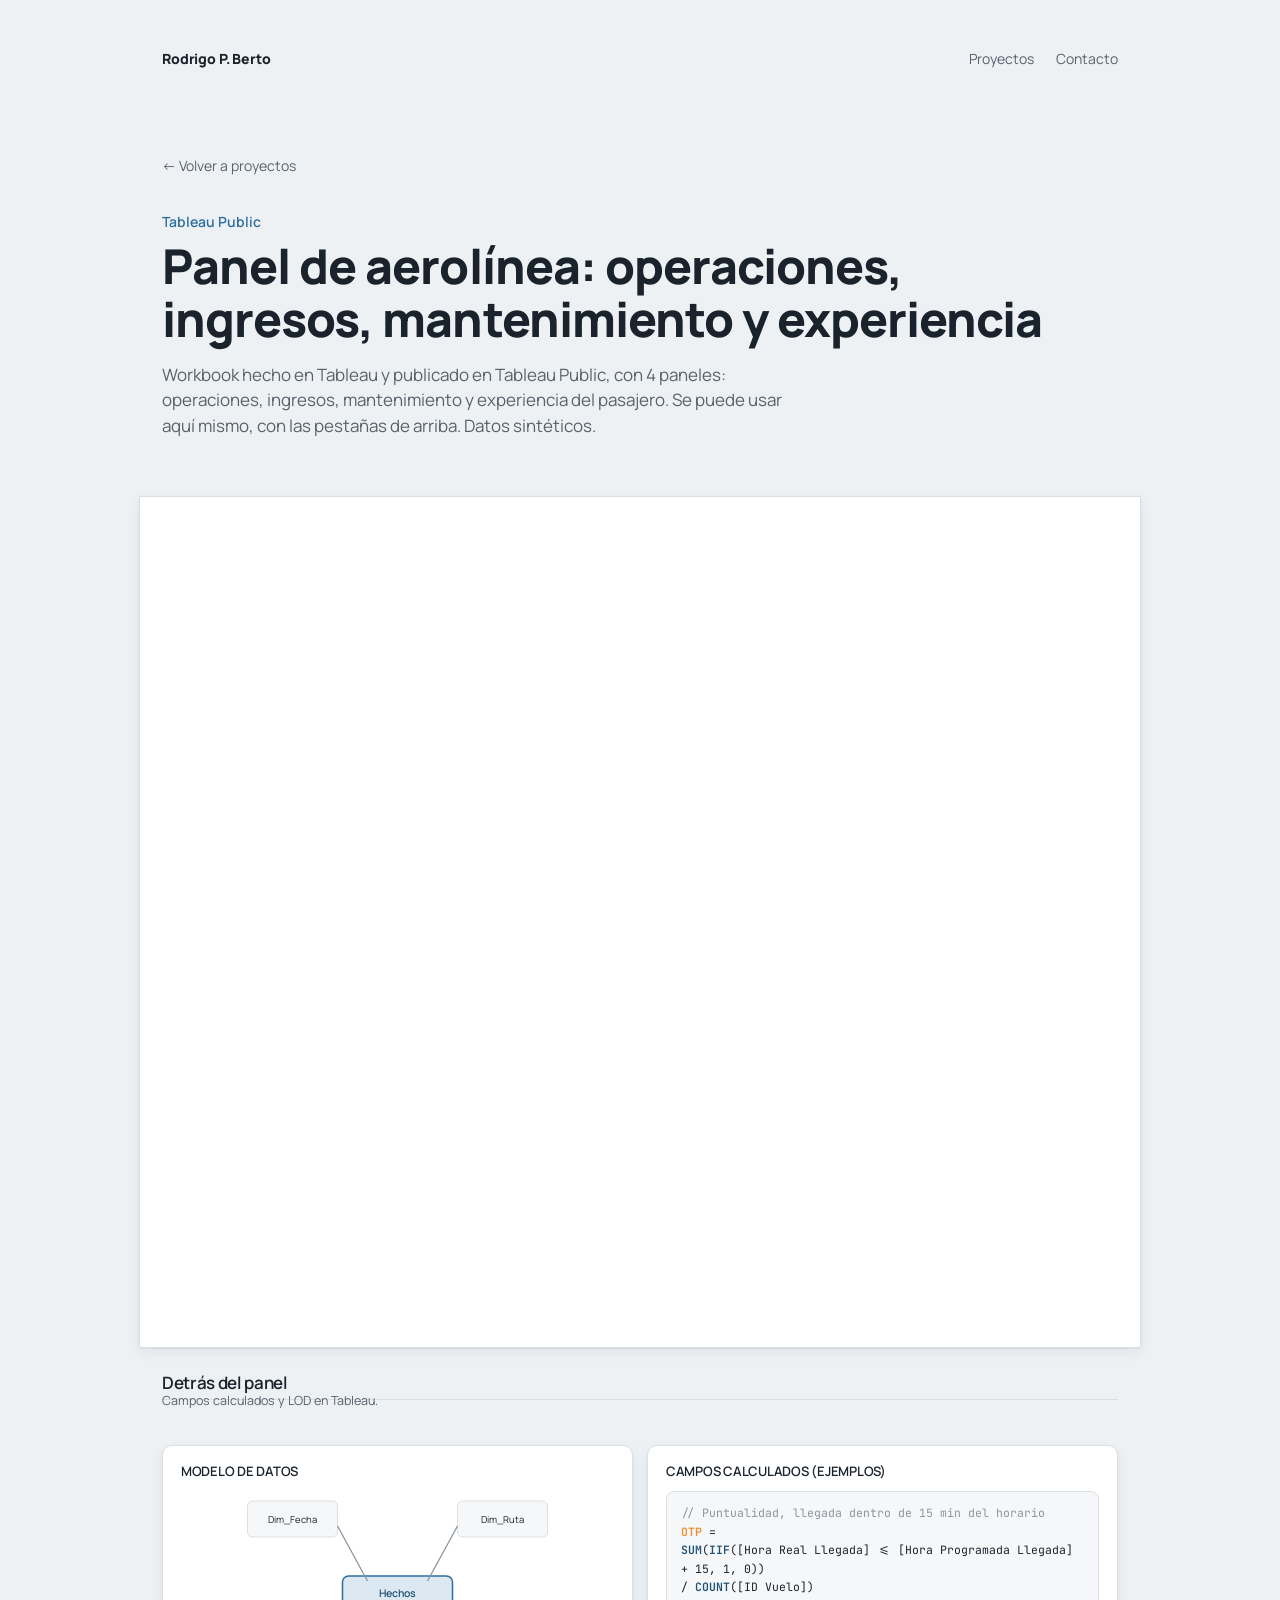
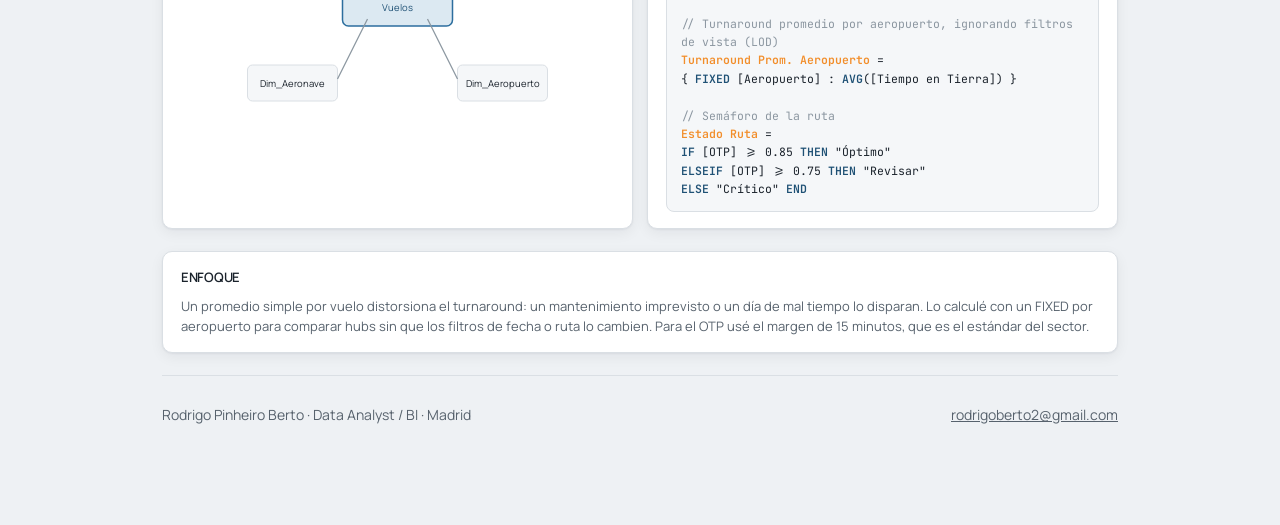
==== commit 2090d58a: "Todas las páginas de casos con el diseño nuevo Co-Authored-By: Claude Opus 5.5 <noreply@anthropic.co" ====
--- a/cases/aerolinea-tableau.html
+++ b/cases/aerolinea-tableau.html
@@ -3,8 +3,9 @@
 <head>
 <meta charset="utf-8">
 <meta name="viewport" content="width=device-width, initial-scale=1">
-<title>Panel de Aerolínea · Rodrigo Pinheiro Berto</title>
-<link rel="stylesheet" href="https://fonts.googleapis.com/css2?family=Source+Sans+3:wght@400;500;600;700&family=IBM+Plex+Mono:wght@400;500;600&display=swap">
+<title>Panel de aerolínea: operaciones, ingresos, mantenimiento y experiencia · Rodrigo Pinheiro Berto</title>
+<link rel="stylesheet" href="https://fonts.googleapis.com/css2?family=Manrope:wght@400;500;600;700;800&family=JetBrains+Mono:wght@400;600&display=swap">
+<link rel="stylesheet" href="../assets/estilo.css">
 <style>
   :root{
     --bg:#EEF1F4; --surface:#FFFFFF; --surface-2:#F5F7F9;
@@ -34,25 +35,25 @@
     --shadow: 0 1px 2px rgba(0,0,0,.35), 0 8px 24px rgba(0,0,0,.4);
   }
   *{box-sizing:border-box;}
-  body{ margin:0; background:var(--bg); color:var(--ink); font-family:"Source Sans 3", "Segoe UI", ui-sans-serif, sans-serif; line-height:1.5; }
+  body{ margin:0; background:var(--bg); color:var(--ink); font-family:"Manrope", "Segoe UI", ui-sans-serif, sans-serif; line-height:1.5; }
   .page{ max-width:1000px; margin:0 auto; padding:26px 22px 60px; display:flex; flex-direction:column; gap:22px; }
-  h1,h2,h3{ font-family:"Source Sans 3", "Segoe UI", sans-serif; font-weight:700; margin:0; text-wrap:balance; }
-
-  .back{ font-family:"IBM Plex Mono", ui-monospace, monospace; font-size:11px; letter-spacing:.06em; text-transform:uppercase; color:var(--ink-faint); text-decoration:none; }
+  h1,h2,h3{ font-family:"Manrope", "Segoe UI", sans-serif; font-weight:700; margin:0; text-wrap:balance; }
+
+  .back{ font-family:"Manrope", ui-monospace, monospace; font-size:11px; letter-spacing:.06em; text-transform:uppercase; color:var(--ink-faint); text-decoration:none; }
   .back:hover{ color:var(--accent-ink); }
 
   .masthead{ display:flex; flex-direction:column; gap:3px; }
   .mast-top{ display:flex; align-items:center; gap:10px; }
-  .ticker{ font-family:"IBM Plex Mono", monospace; font-weight:700; font-size:11.5px; color:var(--accent); border:1px solid var(--accent); width:36px; height:26px; display:flex; align-items:center; justify-content:center; flex:none; }
-  .kicker{ font-family:"IBM Plex Mono", ui-monospace, monospace; font-size:10.5px; letter-spacing:.12em; text-transform:uppercase; color:var(--accent-ink); font-weight:600; }
-  .masthead h1{ font-family:"Source Sans 3", "Segoe UI", sans-serif; font-size:27px; font-weight:700; letter-spacing:-.005em; }
+  .ticker{ font-family:"Manrope", monospace; font-weight:700; font-size:11.5px; color:var(--accent); border:1px solid var(--accent); width:36px; height:26px; display:flex; align-items:center; justify-content:center; flex:none; }
+  .kicker{ font-family:"Manrope", ui-monospace, monospace; font-size:10.5px; letter-spacing:.12em; text-transform:uppercase; color:var(--accent-ink); font-weight:600; }
+  .masthead h1{ font-family:"Manrope", "Segoe UI", sans-serif; font-size:27px; font-weight:700; letter-spacing:-.005em; }
   .masthead p{ margin:0; color:var(--ink-soft); font-size:13.5px; max-width:72ch; }
   .live-link{ display:inline-flex; align-items:center; gap:8px; margin-top:6px; background:var(--accent); color:#fff; text-decoration:none; font-size:13px; font-weight:600; padding:9px 16px; border-radius:6px; align-self:flex-start; width:fit-content; }
   .live-link:hover{ background:var(--accent-ink); }
   .live-link .dot{ width:7px; height:7px; border-radius:50%; background:#7CFF9A; flex:none; }
 
   .workbook{ background:var(--surface); border:1px solid var(--line); border-radius:2px; overflow:hidden; box-shadow:var(--shadow); }
-  .wb-toolbar{ background:var(--surface-2); border-bottom:1px solid var(--line); padding:8px 14px; display:flex; align-items:center; justify-content:space-between; font-family:"IBM Plex Mono", monospace; font-size:10.5px; color:var(--ink-faint); }
+  .wb-toolbar{ background:var(--surface-2); border-bottom:1px solid var(--line); padding:8px 14px; display:flex; align-items:center; justify-content:space-between; font-family:"Manrope", monospace; font-size:10.5px; color:var(--ink-faint); }
   .wb-body{ padding:16px 18px; display:flex; flex-direction:column; gap:14px; }
 
   .kpi-row{ display:grid; grid-template-columns:repeat(4,1fr); gap:10px; }
@@ -86,7 +87,7 @@
   .status.bad{ color:var(--bad); } .status.bad::before{ background:var(--bad); }
 
   .sheet-tabs{ display:flex; gap:2px; padding:8px 12px 0; background:var(--surface-2); border-top:1px solid var(--line); }
-  .sheet-tabs span{ font-family:"IBM Plex Mono", monospace; font-size:10px; padding:6px 12px; background:var(--surface); border:1px solid var(--line); border-bottom:none; border-radius:3px 3px 0 0; color:var(--ink-faint); }
+  .sheet-tabs span{ font-family:"Manrope", monospace; font-size:10px; padding:6px 12px; background:var(--surface); border:1px solid var(--line); border-bottom:none; border-radius:3px 3px 0 0; color:var(--ink-faint); }
   .sheet-tabs span.active{ color:var(--accent-ink); font-weight:700; border-bottom:2px solid var(--surface); margin-bottom:-1px; }
 
   .section-head{ display:flex; align-items:baseline; gap:10px; border-bottom:1px solid var(--line); padding-bottom:3px; }
@@ -96,7 +97,7 @@
   .behind-grid{ display:grid; grid-template-columns:1fr 1fr; gap:14px; }
   .card{ background:var(--surface); border:1px solid var(--line); border-radius:10px; box-shadow:var(--shadow); padding:16px 18px; }
   .card h3{ font-size:13px; font-weight:600; margin-bottom:10px; color:var(--ink); }
-  .calc-block{ font-family:"IBM Plex Mono", ui-monospace, monospace; font-size:11.5px; background:var(--surface-2); border:1px solid var(--line); border-radius:8px; padding:12px 14px; white-space:pre-wrap; color:var(--ink); line-height:1.6; }
+  .calc-block{ font-family:"JetBrains Mono", ui-monospace, monospace; font-size:11.5px; background:var(--surface-2); border:1px solid var(--line); border-radius:8px; padding:12px 14px; white-space:pre-wrap; color:var(--ink); line-height:1.6; }
   .calc-block .kw{ color:var(--accent-ink); font-weight:600; }
   .calc-block .cm{ color:var(--ink-faint); }
   .calc-block .name{ color:var(--t-orange); font-weight:600; }
@@ -119,14 +120,15 @@
 <body>
 <div class="page">
 
-  <a class="back" href="../index.html">← Volver al portfolio</a>
-
-  <div class="masthead">
-    <div class="mast-top">
-      <span class="ticker">AV</span>
-      <span class="kicker">Portfolio · Caso de BI · Tableau</span>
-    </div>
-    <h1>Panel de Aerolínea — Operaciones, Ingresos, Mantenimiento y Experiencia</h1>
+  <header class="top">
+    <a class="marca" href="../index.html">Rodrigo P. Berto</a>
+    <nav><a href="../index.html#proyectos">Proyectos</a><a href="../index.html#contacto">Contacto</a></nav>
+  </header>
+
+  <div class="caso-cab">
+    <a class="volver" href="../index.html#proyectos">← Volver a proyectos</a>
+    <div class="herr">Tableau Public</div>
+    <h1>Panel de aerolínea: operaciones, ingresos, mantenimiento y experiencia</h1>
     <p>Workbook hecho en Tableau y publicado en Tableau Public, con 4 paneles: operaciones, ingresos, mantenimiento y experiencia del pasajero. Se puede usar aquí mismo, con las pestañas de arriba. Datos sintéticos.</p>
   </div>
 
@@ -150,20 +152,20 @@
       <h3>MODELO DE DATOS</h3>
       <svg viewBox="0 0 320 220" width="100%" height="220">
         <rect x="105" y="85" width="110" height="50" rx="6" fill="var(--accent-soft)" stroke="var(--accent)" stroke-width="1.5"/>
-        <text x="160" y="106" font-size="10.5" font-weight="600" text-anchor="middle" fill="var(--accent-ink)" font-family="IBM Plex Mono">Hechos</text>
-        <text x="160" y="120" font-size="9.5" text-anchor="middle" fill="var(--accent-ink)" font-family="IBM Plex Mono">Vuelos</text>
+        <text x="160" y="106" font-size="10.5" font-weight="600" text-anchor="middle" fill="var(--accent-ink)" font-family="Manrope">Hechos</text>
+        <text x="160" y="120" font-size="9.5" text-anchor="middle" fill="var(--accent-ink)" font-family="Manrope">Vuelos</text>
 
         <rect x="10" y="10" width="90" height="36" rx="5" fill="var(--surface-2)" stroke="var(--line)"/>
-        <text x="55" y="32" font-size="9.5" text-anchor="middle" fill="var(--ink)" font-family="IBM Plex Mono">Dim_Fecha</text>
+        <text x="55" y="32" font-size="9.5" text-anchor="middle" fill="var(--ink)" font-family="Manrope">Dim_Fecha</text>
 
         <rect x="220" y="10" width="90" height="36" rx="5" fill="var(--surface-2)" stroke="var(--line)"/>
-        <text x="265" y="32" font-size="9.5" text-anchor="middle" fill="var(--ink)" font-family="IBM Plex Mono">Dim_Ruta</text>
+        <text x="265" y="32" font-size="9.5" text-anchor="middle" fill="var(--ink)" font-family="Manrope">Dim_Ruta</text>
 
         <rect x="10" y="174" width="90" height="36" rx="5" fill="var(--surface-2)" stroke="var(--line)"/>
-        <text x="55" y="196" font-size="9.5" text-anchor="middle" fill="var(--ink)" font-family="IBM Plex Mono">Dim_Aeronave</text>
+        <text x="55" y="196" font-size="9.5" text-anchor="middle" fill="var(--ink)" font-family="Manrope">Dim_Aeronave</text>
 
         <rect x="220" y="174" width="90" height="36" rx="5" fill="var(--surface-2)" stroke="var(--line)"/>
-        <text x="265" y="196" font-size="9.5" text-anchor="middle" fill="var(--ink)" font-family="IBM Plex Mono">Dim_Aeropuerto</text>
+        <text x="265" y="196" font-size="9.5" text-anchor="middle" fill="var(--ink)" font-family="Manrope">Dim_Aeropuerto</text>
 
         <line x1="100" y1="35" x2="130" y2="90" stroke="var(--ink-faint)" stroke-width="1.3"/>
         <line x1="220" y1="35" x2="190" y2="90" stroke="var(--ink-faint)" stroke-width="1.3"/>
@@ -174,7 +176,7 @@
 
     <div class="card">
       <h3>CAMPOS CALCULADOS (EJEMPLOS)</h3>
-      <div class="calc-block"><span class="cm">// Puntualidad — llegada dentro de 15 min del horario</span>
+      <div class="calc-block"><span class="cm">// Puntualidad, llegada dentro de 15 min del horario</span>
 <span class="name">OTP</span> =
 <span class="kw">SUM</span>(<span class="kw">IIF</span>([Hora Real Llegada] &lt;= [Hora Programada Llegada] + 15, 1, 0))
 / <span class="kw">COUNT</span>([ID Vuelo])
@@ -197,7 +199,7 @@
     <p style="font-size:13px; color:var(--ink-soft); margin:0;">Un promedio simple por vuelo distorsiona el turnaround: un mantenimiento imprevisto o un día de mal tiempo lo disparan. Lo calculé con un FIXED por aeropuerto para comparar hubs sin que los filtros de fecha o ruta lo cambien. Para el OTP usé el margen de 15 minutos, que es el estándar del sector.</p>
   </div>
 
-  <footer>Rodrigo Pinheiro Berto · Data Analyst / BI</footer>
+  <footer class="pie"><span>Rodrigo Pinheiro Berto · Data Analyst / BI · Madrid</span><a href="mailto:rodrigoberto2@gmail.com">rodrigoberto2@gmail.com</a></footer>
 
 </div>
 
--- a/assets/estilo.css
+++ b/assets/estilo.css
@@ -0,0 +1,140 @@
+/* Estilo común del portfolio: fondo claro, tipografía Manrope, botones sólidos y mucho aire */
+:root{
+  --bg:#FFFFFF; --bg-2:#F6F6F3; --surface:#FFFFFF;
+  --ink:#151515; --ink-soft:#5C5C5C; --ink-faint:#8E8E8E;
+  --line:#E6E6E1; --accent:#E2583E; --accent-soft:#FBE7E2;
+  --btn:#151515; --btn-ink:#FFFFFF;
+  --good:#3E8A5C; --warn:#B4790E; --bad:#C13B3B;
+  --pg:#336791; --py:#B8860B; --pbi:#C9A100;
+}
+@media (prefers-color-scheme: dark){
+  :root:not([data-theme="light"]){
+    --bg:#121212; --bg-2:#1A1A1A; --surface:#1C1C1C;
+    --ink:#EDEDED; --ink-soft:#A8A8A8; --ink-faint:#757575;
+    --line:#2C2C2C; --accent:#F07A62; --accent-soft:#3A221D;
+    --btn:#EDEDED; --btn-ink:#121212;
+    --good:#5FBE82; --warn:#E0A93E; --bad:#E2726B;
+    --pg:#7FA8CF; --py:#E0B44A; --pbi:#E8C640;
+  }
+}
+:root[data-theme="dark"]{
+  --bg:#121212; --bg-2:#1A1A1A; --surface:#1C1C1C;
+  --ink:#EDEDED; --ink-soft:#A8A8A8; --ink-faint:#757575;
+  --line:#2C2C2C; --accent:#F07A62; --accent-soft:#3A221D;
+  --btn:#EDEDED; --btn-ink:#121212;
+  --good:#5FBE82; --warn:#E0A93E; --bad:#E2726B;
+  --pg:#7FA8CF; --py:#E0B44A; --pbi:#E8C640;
+}
+*{ box-sizing:border-box; }
+body{ margin:0; background:var(--bg); color:var(--ink); font-family:"Manrope", system-ui, sans-serif; line-height:1.6; }
+a{ color:inherit; }
+h1,h2,h3{ margin:0; text-wrap:balance; letter-spacing:-.02em; }
+code{ font-family:"JetBrains Mono", ui-monospace, monospace; font-size:.9em; }
+
+.wrap{ max-width:1040px; margin:0 auto; padding:0 24px; }
+
+/* barra superior */
+.top{ display:flex; justify-content:space-between; align-items:center; padding:22px 0; font-size:14px; }
+.top .marca{ font-weight:800; text-decoration:none; letter-spacing:-.01em; }
+.top nav{ display:flex; gap:22px; }
+.top nav a{ text-decoration:none; color:var(--ink-soft); }
+.top nav a:hover{ color:var(--ink); }
+
+/* botones */
+.btn{ display:inline-flex; align-items:center; gap:8px; background:var(--btn); color:var(--btn-ink); text-decoration:none;
+      font-weight:700; font-size:14px; padding:12px 22px; border-radius:4px; border:1.5px solid var(--btn); }
+.btn:hover{ opacity:.85; }
+.btn.linea{ background:transparent; color:var(--ink); }
+.btns{ display:flex; flex-wrap:wrap; gap:12px; margin-top:26px; }
+
+/* portada */
+.hero{ padding:70px 0 80px; display:grid; grid-template-columns:1.4fr 1fr; gap:48px; align-items:end; }
+.hero .rol{ color:var(--ink-soft); font-weight:600; font-size:15px; }
+.hero h1{ font-size:clamp(40px, 6vw, 64px); font-weight:800; line-height:1.05; margin-top:10px; }
+.hero p{ color:var(--ink-soft); font-size:17px; max-width:46ch; margin:20px 0 0; }
+.datos{ display:flex; flex-direction:column; gap:14px; font-size:14.5px; padding-bottom:6px; }
+.datos span{ display:block; color:var(--ink-faint); font-size:13px; }
+.datos a{ text-decoration:none; border-bottom:1px solid var(--line); }
+.datos a:hover{ border-color:var(--ink); }
+
+/* secciones */
+.banda{ background:var(--bg-2); padding:80px 0; }
+.titulo-seccion{ text-align:center; margin-bottom:44px; }
+.titulo-seccion h2{ font-size:34px; font-weight:800; }
+.titulo-seccion p{ color:var(--ink-soft); margin:10px auto 0; max-width:52ch; }
+
+/* tarjetas de proyecto */
+.rejilla{ display:grid; grid-template-columns:repeat(2, 1fr); gap:24px; }
+.proyecto{ background:var(--surface); border:1px solid var(--line); border-radius:6px; padding:28px; display:flex; flex-direction:column;
+           gap:10px; text-decoration:none; color:inherit; transition:transform .15s ease, box-shadow .15s ease; }
+a.proyecto:hover{ transform:translateY(-3px); box-shadow:0 14px 30px rgba(0,0,0,.07); }
+.proyecto .herr{ font-size:13px; font-weight:600; color:var(--accent); }
+.proyecto h3{ font-size:20px; font-weight:800; line-height:1.25; }
+.proyecto p{ margin:0; color:var(--ink-soft); font-size:15px; }
+.proyecto .ver{ margin-top:auto; padding-top:10px; font-weight:700; font-size:14px; text-decoration:underline; text-underline-offset:4px; }
+.proyecto img{ width:100%; border-radius:4px; border:1px solid var(--line); margin-top:6px; }
+.proyecto.destacado{ grid-column:1 / -1; }
+
+/* habilidades */
+.habilidades{ padding:80px 0; display:grid; grid-template-columns:1fr 1fr 1fr; gap:40px; }
+.habilidades h3{ font-size:18px; font-weight:800; margin-bottom:12px; }
+.habilidades ul{ list-style:none; padding:0; margin:0; color:var(--ink-soft); display:flex; flex-direction:column; gap:8px; font-size:15px; }
+
+.pie{ border-top:1px solid var(--line); padding:28px 0 40px; display:flex; justify-content:space-between; flex-wrap:wrap; gap:12px;
+      font-size:14px; color:var(--ink-soft); }
+
+/* página de caso */
+.caso-cab{ padding:40px 0 36px; }
+.caso-cab .volver{ font-size:14px; color:var(--ink-soft); text-decoration:none; }
+.caso-cab .volver:hover{ color:var(--ink); }
+.caso-cab .herr{ margin-top:34px; font-weight:600; font-size:14px; color:var(--accent); }
+.caso-cab h1{ font-size:clamp(32px, 4.6vw, 48px); font-weight:800; line-height:1.1; margin-top:8px; }
+.caso-cab p{ color:var(--ink-soft); font-size:17px; max-width:62ch; margin:16px 0 0; }
+
+.bloque{ padding:44px 0 8px; display:flex; flex-direction:column; gap:16px; }
+.bloque h2{ font-size:26px; font-weight:800; display:flex; gap:14px; align-items:baseline; }
+.bloque h2 .num{ font-size:15px; color:var(--ink-faint); font-weight:700; }
+.bloque > p{ color:var(--ink-soft); margin:0; max-width:70ch; font-size:16px; }
+
+.card{ background:var(--surface); border:1px solid var(--line); border-radius:6px; padding:22px 24px; }
+.card h3{ font-size:17px; font-weight:800; margin-bottom:10px; }
+.card p{ color:var(--ink-soft); margin:0 0 10px; font-size:15px; }
+.card.ia{ background:var(--bg-2); border:none; padding:30px; }
+.card.ia .btns{ margin-top:16px; }
+.nota{ font-size:13px; color:var(--ink-faint); }
+
+.pbi-frame{ position:relative; width:100%; padding-top:calc(56.25% + 36px); border:1px solid var(--line); border-radius:6px; overflow:hidden; background:var(--surface); }
+.pbi-frame iframe{ position:absolute; inset:0; width:100%; height:100%; border:0; }
+
+.code{ font-family:"JetBrains Mono", ui-monospace, monospace; font-size:12.5px; background:var(--bg-2); border-radius:6px; padding:16px 18px;
+       white-space:pre; overflow-x:auto; line-height:1.65; margin:0; }
+.code .kw{ color:var(--accent); font-weight:600; }
+.code .cm{ color:var(--ink-faint); }
+.code .st{ color:var(--good); }
+
+.perf{ display:grid; grid-template-columns:1fr auto 1fr; gap:14px; align-items:stretch; }
+.perf .box{ border:1px solid var(--line); border-radius:6px; padding:16px 18px; }
+.perf .label{ font-size:13px; color:var(--ink-faint); font-weight:600; }
+.perf .value{ font-size:32px; font-weight:800; font-variant-numeric:tabular-nums; }
+.perf .plan{ font-size:13px; color:var(--ink-soft); }
+.perf .arrow{ display:flex; align-items:center; font-size:22px; color:var(--ink-faint); }
+
+.shots{ display:grid; grid-template-columns:1fr 1fr; gap:14px; margin-top:14px; }
+.shots figure{ margin:0; border:1px solid var(--line); border-radius:6px; overflow:hidden; }
+.shots img{ display:block; width:100%; height:auto; }
+.shots figcaption{ font-size:13px; color:var(--ink-faint); padding:8px 12px; border-top:1px solid var(--line); }
+
+table{ width:100%; border-collapse:collapse; font-size:14px; }
+th{ text-align:left; font-size:13px; color:var(--ink-faint); font-weight:700; border-bottom:2px solid var(--line); padding:8px 10px; }
+td{ padding:9px 10px; border-bottom:1px solid var(--line); vertical-align:top; }
+tr:last-child td{ border-bottom:none; }
+.flow svg text{ font-family:"Manrope", system-ui, sans-serif; }
+
+@media (max-width:760px){
+  .hero{ grid-template-columns:1fr; padding:40px 0 56px; gap:28px; }
+  .rejilla{ grid-template-columns:1fr; }
+  .habilidades{ grid-template-columns:1fr; gap:28px; padding:56px 0; }
+  .perf{ grid-template-columns:1fr; }
+  .shots{ grid-template-columns:1fr; }
+  .top nav{ gap:14px; }
+}
